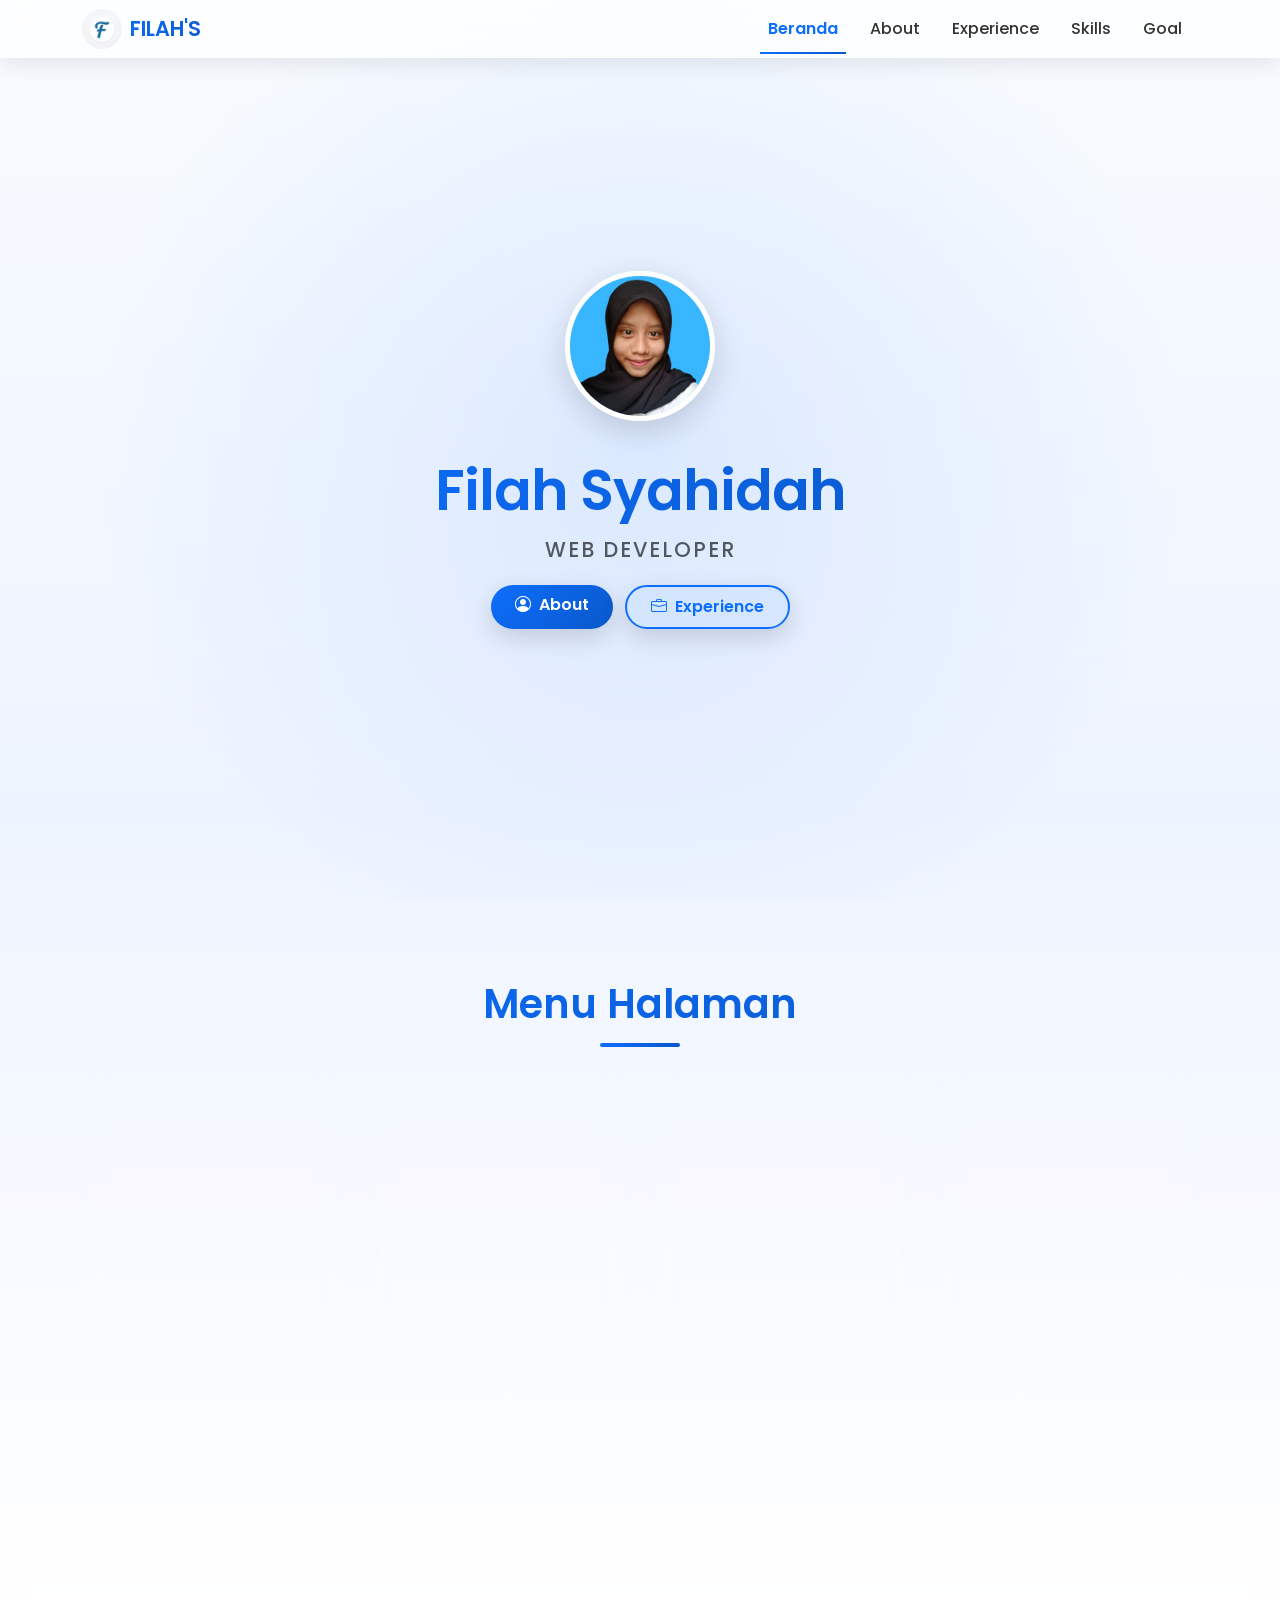
==== index.html @ 22e13f12 "first commit website portofolio static" ====
﻿<!DOCTYPE html>
<html lang="id">

<head>
    <meta charset="UTF-8">
    <meta name="viewport" content="width=device-width, initial-scale=1.0">
    <title>Portofolio | Filah'S</title>

    <link href="https://cdn.jsdelivr.net/npm/bootstrap@5.3.2/dist/css/bootstrap.min.css" rel="stylesheet">
    <link href="https://cdn.jsdelivr.net/npm/bootstrap-icons@1.11.1/font/bootstrap-icons.css" rel="stylesheet">
    <link href="https://fonts.googleapis.com/css2?family=Poppins:wght@300;400;500;600&display=swap" rel="stylesheet">
    <link rel="stylesheet" href="style.css">
    <link rel="icon" type="image/svg+xml" href="/favicon.svg?v=2">
    <link rel="shortcut icon" href="/favicon.svg?v=2">
    <link rel="apple-touch-icon" href="/favicon.svg?v=2">
</head>

<body>
    <nav class="navbar navbar-expand-lg navbar-light fixed-top">
        <div class="container">
            <img src="img/logo.png" alt="Logo" width="40" height="40" class="me-2 rounded-circle" onerror="this.onerror=null;this.src='img/fallback.svg';">
            <a class="navbar-brand active" href="index.html">FILAH'S</a>
            <button class="navbar-toggler" type="button" data-bs-toggle="collapse" data-bs-target="#navMenu">
                <span class="navbar-toggler-icon"></span>
            </button>
            <div class="collapse navbar-collapse" id="navMenu">
                <ul class="navbar-nav ms-auto">
                    <li class="nav-item"><a class="nav-link active" href="index.html">Beranda</a></li>
                    <li class="nav-item"><a class="nav-link" href="about.html">About</a></li>
                    <li class="nav-item"><a class="nav-link" href="experience.html">Experience</a></li>
                    <li class="nav-item"><a class="nav-link" href="skills.html">Skills</a></li>
                    <li class="nav-item"><a class="nav-link" href="goal.html">Goal</a></li>
                </ul>
            </div>
        </div>
    </nav>

    <section class="hero">
        <div class="container position-relative hero-text">
            <img src="img/filah.jpg" class="profile-img mb-3" alt="Foto Profil Filah Syahidah" onerror="this.onerror=null;this.src='img/fallback.svg';">
            <h2 class="fw-semibold">Filah Syahidah</h2>
            <p class="text-muted">Web Developer</p>

            <div class="hero-actions hero-btn">
                <a href="about.html" class="btn btn-primary btn-lg rounded-pill px-4 py-2">
                    <i class="bi bi-person-circle me-2"></i>About
                </a>
                <a href="experience.html" class="btn btn-outline-primary btn-lg rounded-pill px-4 py-2">
                    <i class="bi bi-briefcase me-2"></i>Experience
                </a>
            </div>
        </div>
    </section>

    <section>
        <div class="container">
            <h3 class="section-title">Menu Halaman</h3>
            <div class="row g-4">
                <div class="col-md-6 col-lg-3">
                    <div class="custom-card page-grid-card h-100">
                        <div class="page-badge"><i class="bi bi-person-circle"></i> About</div>
                        <h5 class="fw-semibold">Tentang Saya</h5>
                        <p class="text-muted mb-0">Profil, data pribadi, dan pendidikan saya ada di halaman ini.</p>
                        <a class="card-link" href="about.html">Buka halaman <i class="bi bi-arrow-right"></i></a>
                    </div>
                </div>
                <div class="col-md-6 col-lg-3">
                    <div class="custom-card page-grid-card h-100">
                        <div class="page-badge"><i class="bi bi-briefcase"></i> Experience</div>
                        <h5 class="fw-semibold">Pengalaman</h5>
                        <p class="text-muted mb-0">Project, organisasi, dan aktivitas yang pernah saya jalani.</p>
                        <a class="card-link" href="experience.html">Buka halaman <i class="bi bi-arrow-right"></i></a>
                    </div>
                </div>
                <div class="col-md-6 col-lg-3">
                    <div class="custom-card page-grid-card h-100">
                        <div class="page-badge"><i class="bi bi-stars"></i> Skills</div>
                        <h5 class="fw-semibold">Kemampuan</h5>
                        <p class="text-muted mb-0">Daftar skill utama saya ditampilkan di halaman terpisah.</p>
                        <a class="card-link" href="skills.html">Buka halaman <i class="bi bi-arrow-right"></i></a>
                    </div>
                </div>
                <div class="col-md-6 col-lg-3">
                    <div class="custom-card page-grid-card h-100">
                        <div class="page-badge"><i class="bi bi-flag"></i> Goal</div>
                        <h5 class="fw-semibold">Tujuan Karier</h5>
                        <p class="text-muted mb-0">Arah karier dan minat saya ada di halaman goal.</p>
                        <a class="card-link" href="goal.html">Buka halaman <i class="bi bi-arrow-right"></i></a>
                    </div>
                </div>
            </div>
        </div>
    </section>

    <footer>
        <div class="mt-2">
            <a href="mailto:filahsyhd@gmail.com" class="text-decoration-none text-muted me-3">
                <i class="bi bi-envelope-fill"></i> Email
            </a>
            <a href="https://www.instagram.com/qtiepyiee/" target="_blank" class="text-decoration-none text-muted me-3">
                <i class="bi bi-instagram"></i> Instagram
            </a>
            <a href="https://www.tiktok.com/@fillahhh__" target="_blank" class="text-decoration-none text-muted me-3">
                <i class="bi bi-tiktok"></i> TikTok
            </a>
            <a href="https://wa.me/6282249511051" target="_blank" class="text-decoration-none text-muted me-3">
                <i class="bi bi-whatsapp"></i> WhatsApp
            </a>
            <a href="https://github.com/filah-syahidah" target="_blank" class="text-decoration-none text-muted me-3">
                <i class="bi bi-github"></i> Github
            </a>
        </div>
        <br>
        © 2026 <strong>Filah Syahidah</strong>
    </footer>

    <script src="https://cdn.jsdelivr.net/npm/bootstrap@5.3.2/dist/js/bootstrap.bundle.min.js"></script>
</body>

</html>
---- style.css ----
* {
    margin: 0;
    padding: 0;
    box-sizing: border-box;
}

html {
    scroll-behavior: smooth;
}

body {
    font-family: 'Poppins', sans-serif;
    background: linear-gradient(135deg, #f5f7ff 0%, #f0e9ff 50%, #fff3e9 100%);
    background-attachment: fixed;
    color: #1f2937;
    overflow-x: hidden;
}

/* ✨ NAVBAR ENHANCEMENT */
.navbar {
    backdrop-filter: blur(20px);
    background: rgba(255, 255, 255, 0.7);
    box-shadow: 0 8px 32px rgba(13, 110, 253, 0.1);
    border-bottom: 1px solid rgba(255, 255, 255, 0.2);
    transition: all 0.3s ease;
}

.navbar:hover {
    background: rgba(255, 255, 255, 0.85);
    box-shadow: 0 12px 40px rgba(13, 110, 253, 0.15);
}

.navbar-brand {
    font-weight: 700;
    font-size: 1.3rem;
    background: linear-gradient(135deg, #0d6efd, #0a58ca);
    -webkit-background-clip: text;
    -webkit-text-fill-color: transparent;
    background-clip: text;
    animation: fadeIn 0.8s ease;
}

.nav-link {
    font-weight: 500;
    color: #333;
    transition: all 0.3s ease;
    position: relative;
    margin: 0 8px;
}

.nav-link::after {
    content: '';
    position: absolute;
    bottom: -5px;
    left: 0;
    width: 0;
    height: 2px;
    background: linear-gradient(90deg, #0d6efd, #0a58ca);
    transition: width 0.3s ease;
}

.nav-link:hover::after,
.nav-link.active::after {
    width: 100%;
}

.nav-link:hover,
.nav-link.active {
    color: #0d6efd;
    font-weight: 600;
}

/* ⭐ HERO SECTION */
.hero {
    min-height: 100vh;
    display: flex;
    align-items: center;
    text-align: center;
    padding-top: 80px;
    position: relative;
    overflow: hidden;
}

.hero::before {
    content: '';
    position: absolute;
    top: 0;
    left: 0;
    right: 0;
    bottom: 0;
    background: 
        radial-gradient(circle at 20% 50%, rgba(13, 110, 253, 0.15) 0%, transparent 50%),
        radial-gradient(circle at 80% 50%, rgba(208, 100, 255, 0.1) 0%, transparent 50%);
    animation: gradientShift 6s ease-in-out infinite;
    z-index: -1;
}

.hero::after {
    content: '';
    position: absolute;
    top: -50%;
    right: -10%;
    width: 500px;
    height: 500px;
    background: radial-gradient(circle, rgba(13, 110, 253, 0.08) 0%, transparent 70%);
    border-radius: 50%;
    animation: float 6s ease-in-out infinite;
    z-index: -1;
}

.profile-img {
    width: 180px;
    height: 180px;
    object-fit: cover;
    border-radius: 50%;
    border: 5px solid #fff;
    box-shadow: 0 20px 60px rgba(13, 110, 253, 0.3),
                inset 0 0 20px rgba(255, 255, 255, 0.5);
    animation: zoomInProfile 1s ease-out, float 4s ease-in-out infinite 0.5s;
    transition: all 0.4s ease;
    cursor: pointer;
}

.profile-img:hover {
    transform: scale(1.08);
    box-shadow: 0 25px 70px rgba(13, 110, 253, 0.4),
                inset 0 0 25px rgba(255, 255, 255, 0.7);
    filter: brightness(1.1);
}

.hero h2 {
    font-size: 3.5rem;
    font-weight: 700;
    background: linear-gradient(135deg, #0d6efd, #0a58ca);
    -webkit-background-clip: text;
    -webkit-text-fill-color: transparent;
    background-clip: text;
    animation: fadeInUp 1s ease-out;
    margin: 20px 0 10px;
    letter-spacing: -1px;
}

.hero p {
    font-size: 1.3rem;
    color: #666;
    font-weight: 500;
    animation: fadeInUp 1s ease-out 0.2s both;
    text-transform: uppercase;
    letter-spacing: 2px;
}

.hero-text {
    max-width: 760px;
    margin: 0 auto;
    position: relative;
    z-index: 2;
}

.hero-actions {
    display: flex;
    justify-content: center;
    gap: 20px;
    flex-wrap: wrap;
    margin-top: 40px;
    animation: fadeInUp 1s ease-out 0.4s both;
}

.hero-actions .btn {
    padding: 14px 40px;
    font-weight: 600;
    border-radius: 50px;
    transition: all 0.4s cubic-bezier(0.34, 1.56, 0.64, 1);
    box-shadow: 0 8px 25px rgba(0, 0, 0, 0.15);
    font-size: 1rem;
}

.hero-actions .btn-primary {
    background: linear-gradient(135deg, #0d6efd, #0a58ca);
    border: none;
}

.hero-actions .btn-primary:hover {
    transform: translateY(-4px) scale(1.05);
    box-shadow: 0 15px 40px rgba(13, 110, 253, 0.4);
    background: linear-gradient(135deg, #0a58ca, #0849a3);
}

.hero-actions .btn-outline-primary {
    color: #0d6efd;
    border: 2px solid #0d6efd;
    background: rgba(13, 110, 253, 0.05);
}

.hero-actions .btn-outline-primary:hover {
    background: #0d6efd;
    color: white;
    transform: translateY(-4px) scale(1.05);
    box-shadow: 0 15px 40px rgba(13, 110, 253, 0.3);
}

.btn-icon {
    display: inline-flex;
    align-items: center;
    gap: 10px;
}

/* 📱 PAGE HERO */
.page-hero {
    padding: 130px 0 40px;
    min-height: auto;
    text-align: left;
}

.page-hero .hero-copy {
    max-width: 820px;
}

.page-badge {
    display: inline-flex;
    align-items: center;
    gap: 10px;
    padding: 10px 20px;
    border-radius: 50px;
    background: linear-gradient(135deg, rgba(13, 110, 253, 0.15), rgba(13, 110, 253, 0.05));
    color: #0d6efd;
    font-weight: 600;
    margin-bottom: 25px;
    border: 1px solid rgba(13, 110, 253, 0.2);
    transition: all 0.3s ease;
    font-size: 0.95rem;
}

.page-badge:hover {
    background: linear-gradient(135deg, rgba(13, 110, 253, 0.25), rgba(13, 110, 253, 0.1));
    border-color: rgba(13, 110, 253, 0.4);
}

/* 🎯 SECTION */
section {
    padding: 90px 0;
    animation: fadeUp 1s ease-out;
    position: relative;
}

.section-title {
    font-size: 2.5rem;
    font-weight: 700;
    background: linear-gradient(135deg, #0d6efd, #0a58ca);
    -webkit-background-clip: text;
    -webkit-text-fill-color: transparent;
    background-clip: text;
    margin-bottom: 50px;
    text-align: center;
    position: relative;
    animation: slideInDown 0.8s ease-out;
}

.section-title::after {
    content: '';
    display: block;
    width: 80px;
    height: 4px;
    background: linear-gradient(90deg, #0d6efd, #0a58ca);
    margin: 15px auto 0;
    border-radius: 2px;
    animation: expandWidth 0.8s ease-out;
}

/* 🎴 CARDS */
.custom-card {
    border-radius: 20px;
    padding: 35px;
    background: rgba(255, 255, 255, 0.8);
    backdrop-filter: blur(10px);
    border: 1px solid rgba(255, 255, 255, 0.5);
    box-shadow: 0 20px 50px rgba(0, 0, 0, 0.08);
    transition: all 0.5s cubic-bezier(0.34, 1.56, 0.64, 1);
    position: relative;
    overflow: hidden;
}

.custom-card::before {
    content: '';
    position: absolute;
    top: 0;
    left: -100%;
    width: 100%;
    height: 100%;
    background: linear-gradient(90deg, transparent, rgba(255, 255, 255, 0.3), transparent);
    transition: left 0.5s ease;
}

.custom-card:hover::before {
    left: 100%;
}

.custom-card:hover {
    transform: translateY(-12px) scale(1.02);
    box-shadow: 0 30px 70px rgba(13, 110, 253, 0.2);
    background: linear-gradient(135deg, rgba(255, 255, 255, 0.95), rgba(240, 248, 255, 0.8));
    border-color: rgba(13, 110, 253, 0.3);
}

.custom-card h5 {
    color: #0d6efd;
    font-weight: 700;
    margin: 15px 0;
    font-size: 1.3rem;
}

.custom-card p {
    color: #666;
    line-height: 1.7;
    font-weight: 500;
}

/* 📋 PAGE GRID CARD */
.page-grid-card {
    height: 100%;
    position: relative;
    border-radius: 20px;
    overflow: hidden;
}

.page-grid-card a {
    color: inherit;
    text-decoration: none;
}

.page-grid-card .card-link {
    display: inline-flex;
    align-items: center;
    gap: 8px;
    margin-top: 20px;
    color: #0d6efd;
    font-weight: 700;
    transition: all 0.3s ease;
}

.page-grid-card:hover .card-link {
    gap: 15px;
    color: #0a58ca;
}

.page-grid-card .card-link i {
    transition: transform 0.4s cubic-bezier(0.34, 1.56, 0.64, 1);
}

.page-grid-card:hover .card-link i {
    transform: translateX(6px) rotate(15deg);
}

/* ⭐ SECTION BOX */
.section-box {
    background: rgba(255, 255, 255, 0.7);
    backdrop-filter: blur(10px);
    border-radius: 20px;
    padding: 35px;
    box-shadow: 0 20px 50px rgba(0, 0, 0, 0.08);
    margin-bottom: 30px;
    transition: all 0.4s cubic-bezier(0.34, 1.56, 0.64, 1);
    border: 1px solid rgba(255, 255, 255, 0.5);
    position: relative;
    overflow: hidden;
}

.section-box::before {
    content: '';
    position: absolute;
    top: 0;
    left: 0;
    right: 0;
    height: 3px;
    background: linear-gradient(90deg, #0d6efd, #0a58ca);
    transform: scaleX(0);
    transition: transform 0.4s ease;
    transform-origin: left;
}

.section-box:hover::before {
    transform: scaleX(1);
}

.section-box:hover {
    transform: translateY(-8px);
    box-shadow: 0 30px 70px rgba(13, 110, 253, 0.15);
    background: rgba(255, 255, 255, 0.9);
}

.section-box i {
    color: #0d6efd;
    margin-right: 12px;
    font-size: 1.3rem;
    transition: all 0.3s ease;
}

.section-box:hover i {
    transform: translateX(4px) scale(1.1);
    color: #0a58ca;
}

.section-box h4 {
    color: #0d6efd;
    font-weight: 700;
    margin: 15px 0;
    font-size: 1.2rem;
}

/* 🎯 SKILL BADGES */
.badge-skill {
    padding: 12px 20px;
    border-radius: 25px;
    margin: 8px;
    font-size: 0.9rem;
    font-weight: 600;
    background: linear-gradient(135deg, rgba(13, 110, 253, 0.1), rgba(13, 110, 253, 0.05));
    color: #0d6efd;
    border: 2px solid rgba(13, 110, 253, 0.2);
    transition: all 0.3s cubic-bezier(0.34, 1.56, 0.64, 1);
    cursor: pointer;
    display: inline-block;
}

.badge-skill:hover {
    transform: translateY(-6px) scale(1.1);
    background: linear-gradient(135deg, #0d6efd, #0a58ca);
    color: white;
    box-shadow: 0 12px 30px rgba(13, 110, 253, 0.4);
    border-color: #0d6efd;
}

/* 🎨 SKILL CARD */
.skill-card {
    background: rgba(255, 255, 255, 0.7);
    backdrop-filter: blur(10px);
    border: 2px solid rgba(13, 110, 253, 0.1);
    border-radius: 20px;
    padding: 40px;
    text-align: center;
    animation: float 4s ease-in-out infinite;
    transition: all 0.4s cubic-bezier(0.34, 1.56, 0.64, 1);
    position: relative;
    overflow: hidden;
}

.skill-card::before {
    content: '';
    position: absolute;
    top: -50%;
    right: -50%;
    width: 300px;
    height: 300px;
    background: radial-gradient(circle, rgba(13, 110, 253, 0.1), transparent);
    border-radius: 50%;
    transition: all 0.4s ease;
}

.skill-card:hover::before {
    top: -30%;
    right: -30%;
}

.skill-card:hover {
    transform: translateY(-15px) scale(1.05);
    background: linear-gradient(135deg, rgba(255, 255, 255, 0.95), rgba(240, 248, 255, 0.8));
    box-shadow: 0 25px 60px rgba(13, 110, 253, 0.25);
    border-color: rgba(13, 110, 253, 0.3);
}

.skill-card i {
    font-size: 3.5rem;
    color: #0d6efd;
    margin-bottom: 15px;
    transition: all 0.3s ease;
}

.skill-card:hover i {
    transform: scale(1.2) rotate(10deg);
}

.skill-card h5 {
    font-weight: 700;
    color: #0d6efd;
    font-size: 1.2rem;
    position: relative;
    z-index: 2;
}

.skill-delay-1 { animation-delay: 0s; }
.skill-delay-2 { animation-delay: 0.2s; }
.skill-delay-3 { animation-delay: 0.4s; }
.skill-delay-4 { animation-delay: 0.6s; }
.skill-delay-5 { animation-delay: 0.8s; }

/* 🔗 FOOTER */
footer {
    text-align: center;
    padding: 40px 0 25px;
    font-size: 0.95rem;
    color: #666;
    background: rgba(255, 255, 255, 0.4);
    backdrop-filter: blur(10px);
    border-top: 1px solid rgba(13, 110, 253, 0.1);
    margin-top: 50px;
}

footer a {
    transition: all 0.3s ease;
    position: relative;
    display: inline-block;
    margin: 0 15px;
}

footer a::before {
    content: '';
    position: absolute;
    bottom: -5px;
    left: 0;
    width: 0;
    height: 2px;
    background: linear-gradient(90deg, #0d6efd, #0a58ca);
    transition: width 0.3s ease;
}

footer a:hover::before {
    width: 100%;
}

footer a:hover {
    color: #0d6efd;
    transform: translateY(-3px);
}

footer i {
    transition: all 0.3s ease;
}

footer a:hover i {
    transform: scale(1.3) rotate(10deg);
}

/* ✨ ANIMATIONS */
@keyframes fadeIn {
    from {
        opacity: 0;
    }
    to {
        opacity: 1;
    }
}

@keyframes fadeUp {
    from {
        opacity: 0;
        transform: translateY(30px);
    }
    to {
        opacity: 1;
        transform: translateY(0);
    }
}

@keyframes fadeInUp {
    from {
        opacity: 0;
        transform: translateY(40px);
    }
    to {
        opacity: 1;
        transform: translateY(0);
    }
}

@keyframes slideInDown {
    from {
        opacity: 0;
        transform: translateY(-40px);
    }
    to {
        opacity: 1;
        transform: translateY(0);
    }
}

@keyframes zoomInProfile {
    from {
        opacity: 0;
        transform: scale(0.6);
    }
    to {
        opacity: 1;
        transform: scale(1);
    }
}

@keyframes zoomIn {
    from {
        opacity: 0;
        transform: scale(0.8);
    }
    to {
        opacity: 1;
        transform: scale(1);
    }
}

@keyframes float {
    0%, 100% {
        transform: translateY(0);
    }
    50% {
        transform: translateY(-15px);
    }
}

@keyframes pulse {
    0%, 100% {
        opacity: 0.6;
    }
    50% {
        opacity: 1;
    }
}

@keyframes gradientShift {
    0%, 100% {
        opacity: 0.5;
    }
    50% {
        opacity: 0.8;
    }
}

@keyframes expandWidth {
    from {
        width: 0;
    }
    to {
        width: 80px;
    }
}

/* 📱 RESPONSIVE */
@media (max-width: 768px) {
    .hero h2 {
        font-size: 2.5rem;
    }

    .section-title {
        font-size: 2rem;
    }

    section {
        padding: 60px 15px;
    }

    .hero-actions {
        flex-direction: column;
        align-items: stretch;
        gap: 12px;
    }

    .hero-actions .btn {
        width: 100%;
    }

    .page-hero {
        padding-top: 110px;
    }

    .custom-card {
        padding: 25px;
    }

    .section-box {
        padding: 25px;
    }
}

@media (max-width: 576px) {
    .hero {
        padding-top: 60px;
        min-height: 85vh;
    }

    .profile-img {
        width: 140px;
        height: 140px;
    }

    .hero h2 {
        font-size: 2rem;
        margin-top: 15px;
    }

    .hero p {
        font-size: 1rem;
    }

    .hero-actions {
        flex-direction: column;
        gap: 10px;
        margin-top: 30px;
    }

    .hero-actions .btn {
        padding: 12px 30px;
        font-size: 0.95rem;
    }

    .section-title {
        font-size: 1.6rem;
        margin-bottom: 30px;
    }

    .custom-card {
        padding: 20px;
    }

    .skill-card {
        padding: 30px 20px;
    }

    .skill-card i {
        font-size: 2.5rem;
    }

    footer {
        padding: 30px 15px 20px;
        font-size: 0.85rem;
    }

    footer a {
        margin: 0 8px;
    }

    .navbar {
        padding: 0.3rem 0;
    }

    .navbar-brand {
        font-size: 1.1rem;
    }

    .nav-link {
        font-size: 0.9rem;
        margin: 0 5px;
    }
}

#goal .custom-card {
    line-height: 1.9;
}

.custom-card h5 {
    margin-top: 20px;
}

/* FALLBACK IMAGE HANDLER */
img {
    onerror: this.onerror=null;this.src='img/fallback.svg';
}
html {
    scroll-behavior: smooth;
}

body {
    font-family: 'Poppins', sans-serif;
    background: linear-gradient(180deg, #f8fbff, #eef4ff, #ffffff);
    color: #1f2937;
}

/* NAVBAR */
.navbar {
    backdrop-filter: blur(12px);
    background: rgba(255, 255, 255, 0.75);
    box-shadow: 0 8px 20px rgba(0, 0, 0, 0.08);
}

.navbar-brand {
    font-weight: 600;
    color: #0d6efd;
}

.nav-link {
    font-weight: 500;
    color: #333;
    transition: color 0.3s ease;
}

.nav-link:hover {
    color: #0d6efd;
}

.navbar .nav-link.active {
    color: #0d6efd;
    font-weight: 600;
}

/* HERO */
.hero {
    min-height: 100vh;
    display: flex;
    align-items: center;
    text-align: center;
    padding-top: 80px;
    position: relative;
    overflow: hidden;
}

.hero::before {
    content: '';
    position: absolute;
    top: 0;
    left: 0;
    right: 0;
    bottom: 0;
    background: radial-gradient(circle, rgba(13, 110, 253, 0.1) 0%, transparent 70%);
    animation: pulse 3s ease-in-out infinite;
}

.profile-img {
    width: 150px;
    height: 150px;
    object-fit: cover;
    border-radius: 50%;
    border: 5px solid #fff;
    box-shadow: 0 10px 30px rgba(0, 0, 0, 0.15);
    animation: zoomIn 1s ease, float 3s ease-in-out infinite 1s;
    transition: transform 0.3s ease;
}

.profile-img:hover {
    transform: scale(1.05);
}

.hero h2 {
    animation: fadeInUp 1.5s ease;
}

.hero p {
    animation: fadeInUp 1.5s ease 0.5s both;
}

.hero-btn {
    margin-top: 20px;
    animation: fadeInUp 1.5s ease 1s both;
}

.hero-text {
    max-width: 760px;
    margin: 0 auto;
}

.hero-actions {
    display: flex;
    justify-content: center;
    gap: 12px;
    flex-wrap: wrap;
}

.page-hero {
    padding: 130px 0 40px;
    min-height: auto;
    text-align: left;
}

.page-hero .hero-copy {
    max-width: 820px;
}

.page-badge {
    display: inline-flex;
    align-items: center;
    gap: 8px;
    padding: 8px 16px;
    border-radius: 999px;
    background: rgba(13, 110, 253, 0.1);
    color: #0d6efd;
    font-weight: 600;
    margin-bottom: 18px;
}

.page-grid-card {
    height: 100%;
}

.page-grid-card a {
    color: inherit;
    text-decoration: none;
}

.page-grid-card .card-link {
    display: inline-flex;
    align-items: center;
    gap: 8px;
    margin-top: 16px;
    color: #0d6efd;
    font-weight: 600;
}

.page-grid-card:hover .card-link {
    transform: translateX(4px);
}

.page-grid-card .card-link i {
    transition: transform 0.3s ease;
}

.page-grid-card:hover .card-link i {
    transform: translateX(4px);
}

/* SECTION */
section {
    padding: 80px 0;
    animation: fadeUp 1s ease;
}

.section-title {
    font-weight: 600;
    color: #0d6efd;
    margin-bottom: 25px;
    text-align: center;
}

/* CARD */
.custom-card {
    border-radius: 20px;
    padding: 30px;
    background: #fff;
    box-shadow: 0 15px 40px rgba(0, 0, 0, 0.08);
    transition: transform 0.4s ease, box-shadow 0.4s ease;
}

.custom-card:hover {
    transform: translateY(-8px);
    box-shadow: 0 20px 50px rgba(0, 0, 0, 0.12);
}

/* SKILL */
.badge-skill {
    padding: 10px 16px;
    border-radius: 20px;
    margin: 6px;
    font-size: 0.85rem;
    transition: all 0.3s ease;
}

.badge-skill:hover {
    transform: scale(1.08);
    box-shadow: 0 6px 18px rgba(0, 0, 0, 0.15);
}

/* TAMBAHAN ABOUT */
.section-box {
    background: #fff;
    border-radius: 20px;
    padding: 30px;
    box-shadow: 0 15px 40px rgba(0, 0, 0, 0.08);
    margin-bottom: 30px;
    transition: transform 0.3s ease;
}

.section-box:hover {
    transform: translateY(-5px);
}

.section-box i {
    color: #0d6efd;
    margin-right: 8px;
}

#goal .custom-card {
    line-height: 1.8;
}

/* FOOTER */
footer {
    text-align: center;
    padding: 25px 0;
    font-size: 0.9rem;
    color: #6c757d;
    border-top: 1px solid #dee2e6;
}

/* ANIMATIONS */
@keyframes fadeUp {
    from {
        opacity: 0;
        transform: translateY(25px);
    }
    to {
        opacity: 1;
        transform: translateY(0);
    }
}

@keyframes zoomIn {
    from {
        opacity: 0;
        transform: scale(0.8);
    }
    to {
        opacity: 1;
        transform: scale(1);
    }
}

@keyframes fadeInUp {
    from {
        opacity: 0;
        transform: translateY(30px);
    }
    to {
        opacity: 1;
        transform: translateY(0);
    }
}

@keyframes float {
    0%, 100% {
        transform: translateY(0);
    }
    50% {
        transform: translateY(-10px);
    }
}

@keyframes pulse {
    0%, 100% {
        opacity: 0.5;
    }
    50% {
        opacity: 1;
    }
}

/* SKILL CARD FLOAT */
.skill-card {
    animation: float 4s ease-in-out infinite;
}

.skill-delay-1 { animation-delay: 0s; }
.skill-delay-2 { animation-delay: 0.5s; }
.skill-delay-3 { animation-delay: 1s; }
.skill-delay-4 { animation-delay: 1.5s; }
.skill-delay-5 { animation-delay: 2s; }

/* EFEK UNIK TAMBAHAN: Glow pada kartu skills dan transisi warna halus */
.skill-card:hover {
    box-shadow: 0 15px 40px rgba(13, 110, 253, 0.3);
    filter: drop-shadow(0 0 10px rgba(13, 110, 253, 0.5));
}

.custom-card {
    transition: all 0.4s ease, filter 0.3s ease;
}

.custom-card:hover {
    background: linear-gradient(135deg, #ffffff, #f0f8ff);
}

@media (max-width: 576px) {
    section {
        padding: 60px 15px;
    }

    .hero-actions {
        flex-direction: column;
        align-items: stretch;
    }

    .hero-actions .btn {
        width: 100%;
    }

    .page-hero {
        padding-top: 110px;
    }
}html {
    scroll-behavior: smooth;
}

body {
    font-family: 'Poppins', sans-serif;
    background: linear-gradient(180deg, #f8fbff, #eef4ff, #ffffff);
    color: #1f2937;
}

/* NAVBAR */
.navbar {
    backdrop-filter: blur(12px);
    background: rgba(255, 255, 255, 0.75);
    box-shadow: 0 8px 20px rgba(0, 0, 0, 0.08);
}

.navbar-brand {
    font-weight: 600;
    color: #0d6efd;
}

.nav-link {
    font-weight: 500;
    color: #333;
    transition: color 0.3s ease;
}

.nav-link:hover {
    color: #0d6efd;
}

.navbar .nav-link.active {
    color: #0d6efd;
    font-weight: 600;
}

/* HERO */
.hero {
    min-height: 100vh;
    display: flex;
    align-items: center;
    text-align: center;
    padding-top: 80px;
    position: relative;
    overflow: hidden;
}

.hero::before {
    content: '';
    position: absolute;
    top: 0;
    left: 0;
    right: 0;
    bottom: 0;
    background: radial-gradient(circle, rgba(13, 110, 253, 0.1) 0%, transparent 70%);
    animation: pulse 3s ease-in-out infinite;
}

.profile-img {
    width: 150px;
    height: 150px;
    object-fit: cover;
    border-radius: 50%;
    border: 5px solid #fff;
    box-shadow: 0 10px 30px rgba(0, 0, 0, 0.15);
    animation: zoomIn 1s ease, float 3s ease-in-out infinite 1s;
    transition: transform 0.3s ease;
}

.profile-img:hover {
    transform: scale(1.05);
}

.hero h2 {
    animation: fadeInUp 1.5s ease;
}

.hero p {
    animation: fadeInUp 1.5s ease 0.5s both;
}

.hero-btn {
    margin-top: 20px;
    animation: fadeInUp 1.5s ease 1s both;
}

.hero-text {
    max-width: 760px;
    margin: 0 auto;
}

.hero-actions {
    display: flex;
    justify-content: center;
    gap: 12px;
    flex-wrap: wrap;
}

.page-hero {
    padding: 130px 0 40px;
    min-height: auto;
    text-align: left;
}

.page-hero .hero-copy {
    max-width: 820px;
}

.page-badge {
    display: inline-flex;
    align-items: center;
    gap: 8px;
    padding: 8px 16px;
    border-radius: 999px;
    background: rgba(13, 110, 253, 0.1);
    color: #0d6efd;
    font-weight: 600;
    margin-bottom: 18px;
}

.page-grid-card {
    height: 100%;
}

.page-grid-card a {
    color: inherit;
    text-decoration: none;
}

.page-grid-card .card-link {
    display: inline-flex;
    align-items: center;
    gap: 8px;
    margin-top: 16px;
    color: #0d6efd;
    font-weight: 600;
}

.page-grid-card:hover .card-link {
    transform: translateX(4px);
}

.page-grid-card .card-link i {
    transition: transform 0.3s ease;
}

.page-grid-card:hover .card-link i {
    transform: translateX(4px);
}

/* SECTION */
section {
    padding: 80px 0;
    animation: fadeUp 1s ease;
}

.section-title {
    font-weight: 600;
    color: #0d6efd;
    margin-bottom: 25px;
    text-align: center;
}

/* CARD */
.custom-card {
    border-radius: 20px;
    padding: 30px;
    background: #fff;
    box-shadow: 0 15px 40px rgba(0, 0, 0, 0.08);
    transition: transform 0.4s ease, box-shadow 0.4s ease;
}

.custom-card:hover {
    transform: translateY(-8px);
    box-shadow: 0 20px 50px rgba(0, 0, 0, 0.12);
}

/* SKILL */
.badge-skill {
    padding: 10px 16px;
    border-radius: 20px;
    margin: 6px;
    font-size: 0.85rem;
    transition: all 0.3s ease;
}

.badge-skill:hover {
    transform: scale(1.08);
    box-shadow: 0 6px 18px rgba(0, 0, 0, 0.15);
}

/* TAMBAHAN ABOUT */
.section-box {
    background: #fff;
    border-radius: 20px;
    padding: 30px;
    box-shadow: 0 15px 40px rgba(0, 0, 0, 0.08);
    margin-bottom: 30px;
    transition: transform 0.3s ease;
}

.section-box:hover {
    transform: translateY(-5px);
}

.section-box i {
    color: #0d6efd;
    margin-right: 8px;
}

#goal .custom-card {
    line-height: 1.8;
}

/* FOOTER */
footer {
    text-align: center;
    padding: 25px 0;
    font-size: 0.9rem;
    color: #6c757d;
    border-top: 1px solid #dee2e6;
}

/* ANIMATIONS */
@keyframes fadeUp {
    from {
        opacity: 0;
        transform: translateY(25px);
    }
    to {
        opacity: 1;
        transform: translateY(0);
    }
}

@keyframes zoomIn {
    from {
        opacity: 0;
        transform: scale(0.8);
    }
    to {
        opacity: 1;
        transform: scale(1);
    }
}

@keyframes fadeInUp {
    from {
        opacity: 0;
        transform: translateY(30px);
    }
    to {
        opacity: 1;
        transform: translateY(0);
    }
}

@keyframes float {
    0%, 100% {
        transform: translateY(0);
    }
    50% {
        transform: translateY(-10px);
    }
}

@keyframes pulse {
    0%, 100% {
        opacity: 0.5;
    }
    50% {
        opacity: 1;
    }
}

/* SKILL CARD FLOAT */
.skill-card {
    animation: float 4s ease-in-out infinite;
}

.skill-delay-1 { animation-delay: 0s; }
.skill-delay-2 { animation-delay: 0.5s; }
.skill-delay-3 { animation-delay: 1s; }
.skill-delay-4 { animation-delay: 1.5s; }
.skill-delay-5 { animation-delay: 2s; }

/* EFEK UNIK TAMBAHAN: Glow pada kartu skills dan transisi warna halus */
.skill-card:hover {
    box-shadow: 0 15px 40px rgba(13, 110, 253, 0.3);
    filter: drop-shadow(0 0 10px rgba(13, 110, 253, 0.5));
}

.custom-card {
    transition: all 0.4s ease, filter 0.3s ease;
}

.custom-card:hover {
    background: linear-gradient(135deg, #ffffff, #f0f8ff);
}

@media (max-width: 576px) {
    section {
        padding: 60px 15px;
    }

    .hero-actions {
        flex-direction: column;
        align-items: stretch;
    }

    .hero-actions .btn {
        width: 100%;
    }

    .page-hero {
        padding-top: 110px;
    }
}
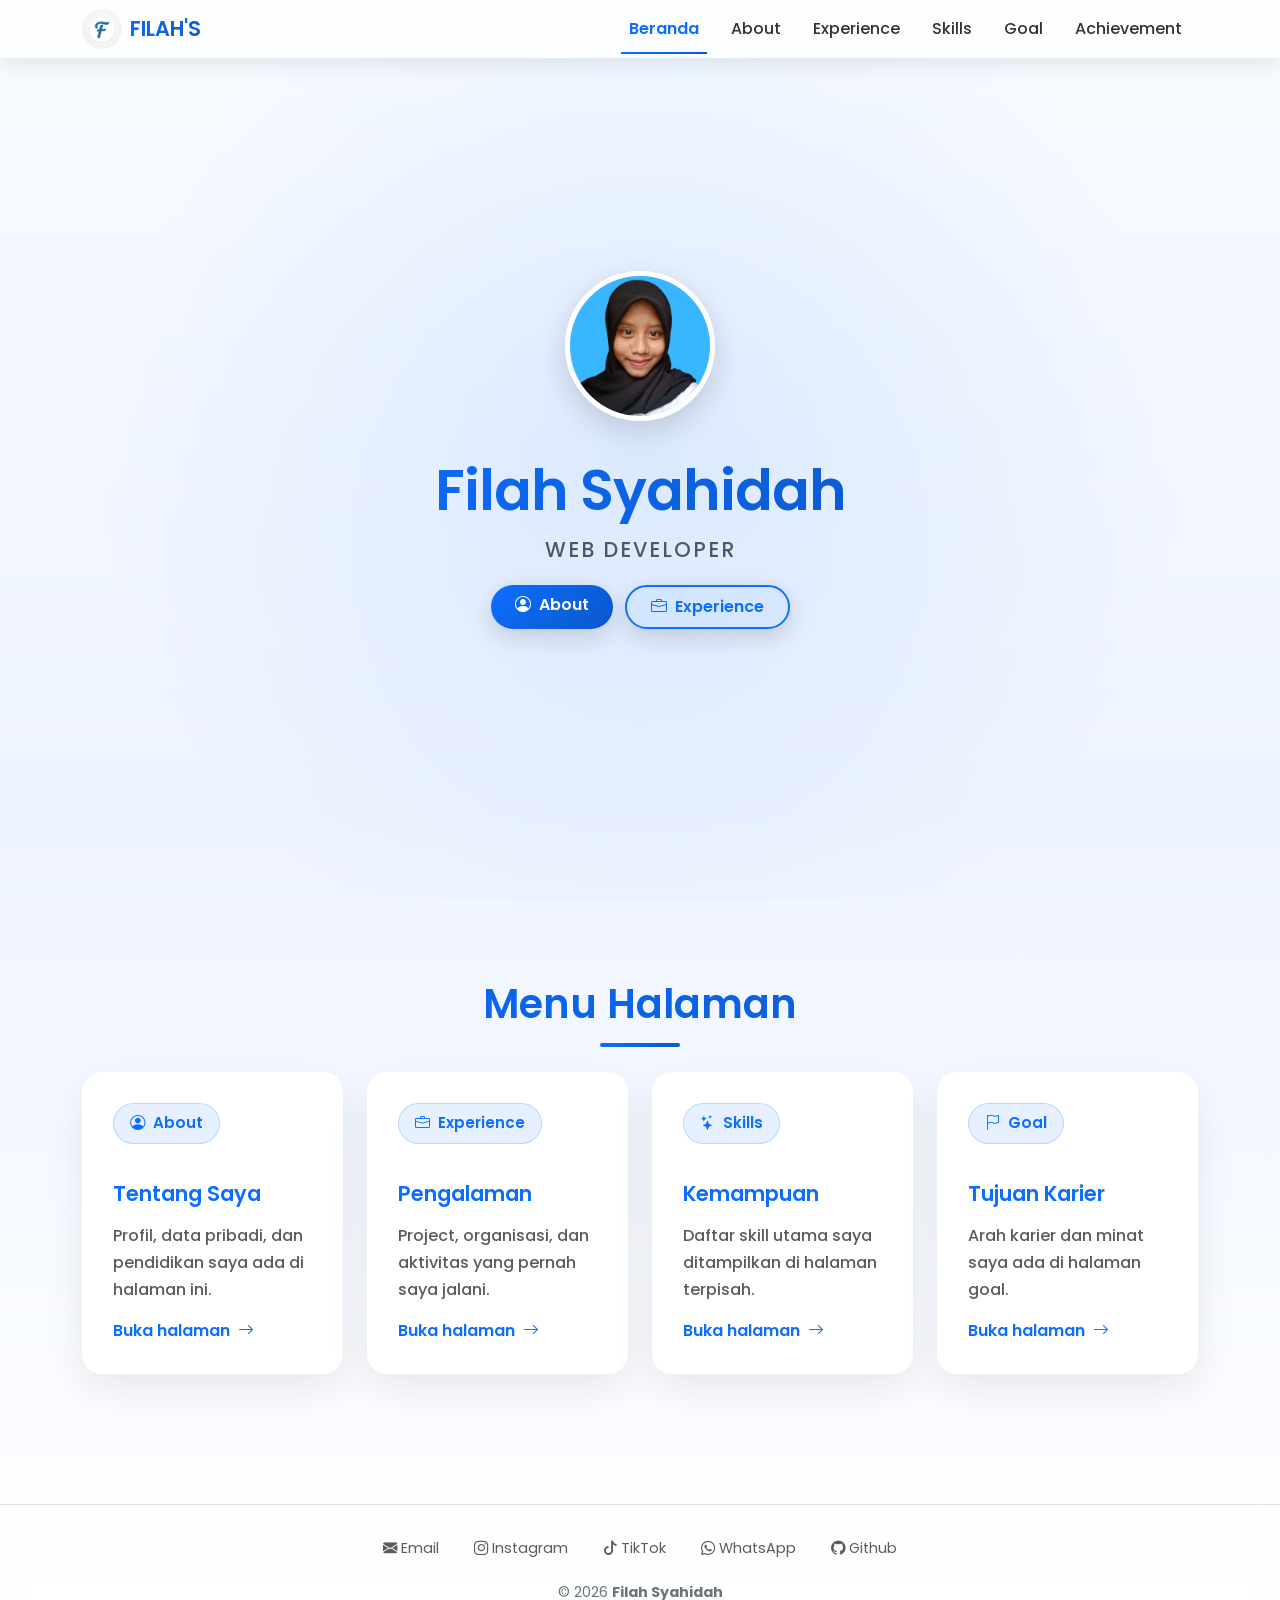
==== commit 8b067680: "add menu achievement" ====
--- a/index.html
+++ b/index.html
@@ -30,6 +30,7 @@
                     <li class="nav-item"><a class="nav-link" href="experience.html">Experience</a></li>
                     <li class="nav-item"><a class="nav-link" href="skills.html">Skills</a></li>
                     <li class="nav-item"><a class="nav-link" href="goal.html">Goal</a></li>
+                    <li class="nav-item"><a class="nav-link" href="achievement.html">Achievement</a></li>
                 </ul>
             </div>
         </div>
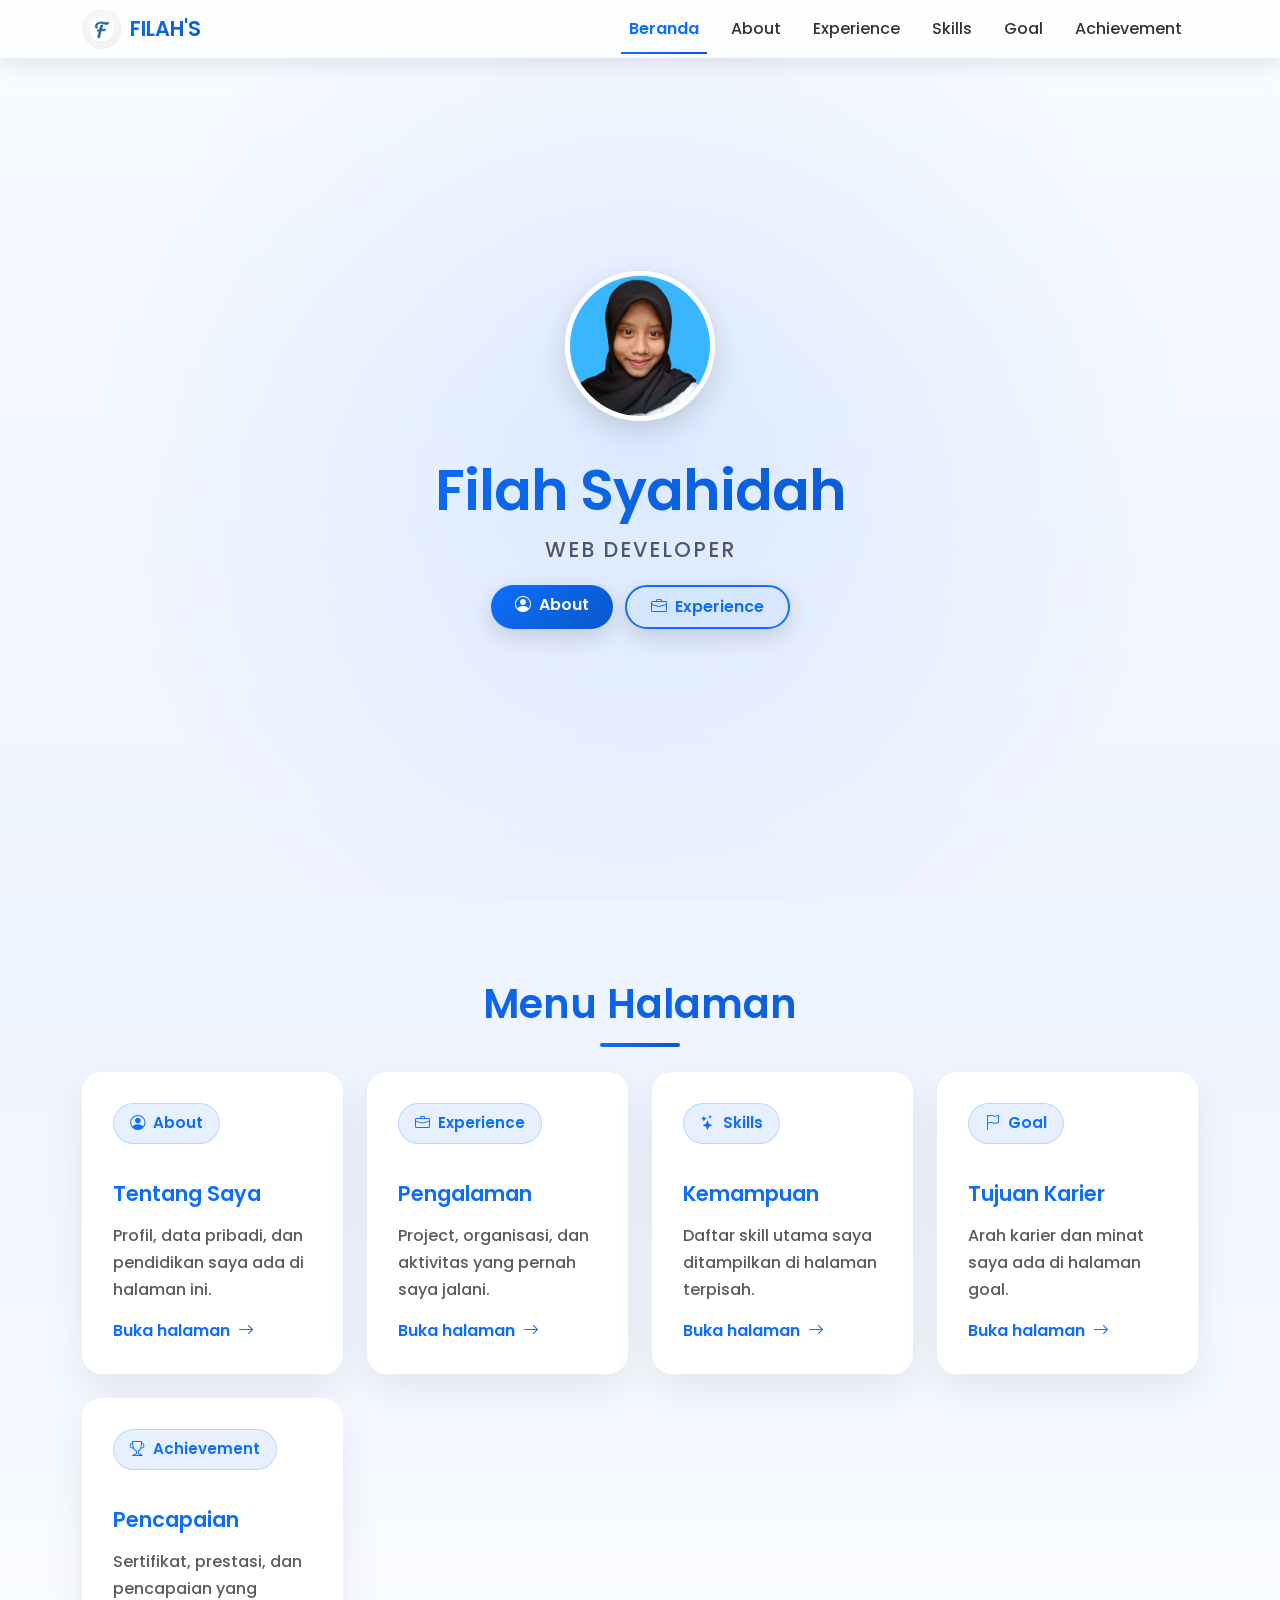
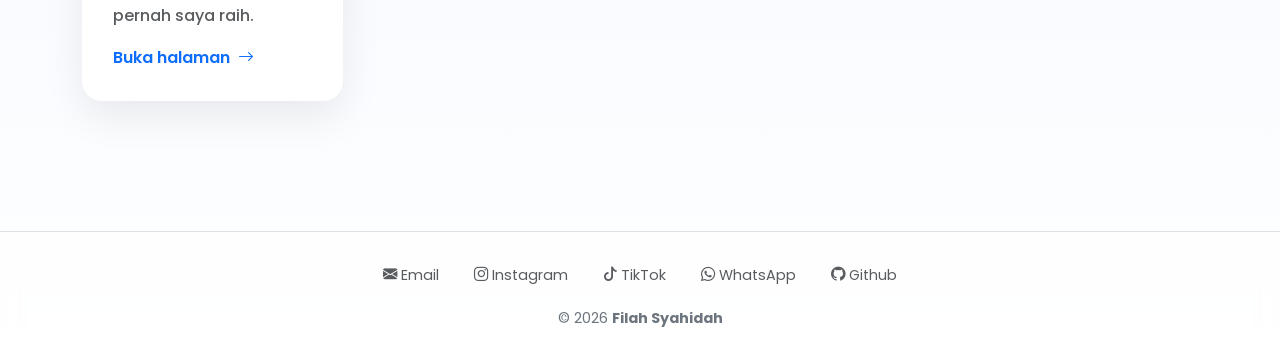
==== commit e1b79270: "Update page home" ====
--- a/index.html
+++ b/index.html
@@ -89,6 +89,20 @@
                         <a class="card-link" href="goal.html">Buka halaman <i class="bi bi-arrow-right"></i></a>
                     </div>
                 </div>
+                <div class="col-md-6 col-lg-3">
+    <div class="custom-card page-grid-card h-100">
+        <div class="page-badge">
+            <i class="bi bi-trophy"></i> Achievement
+        </div>
+        <h5 class="fw-semibold">Pencapaian</h5>
+        <p class="text-muted mb-0">
+            Sertifikat, prestasi, dan pencapaian yang pernah saya raih.
+        </p>
+        <a class="card-link" href="achievement.html">
+            Buka halaman <i class="bi bi-arrow-right"></i>
+        </a>
+    </div>
+                </div>
             </div>
         </div>
     </section>
